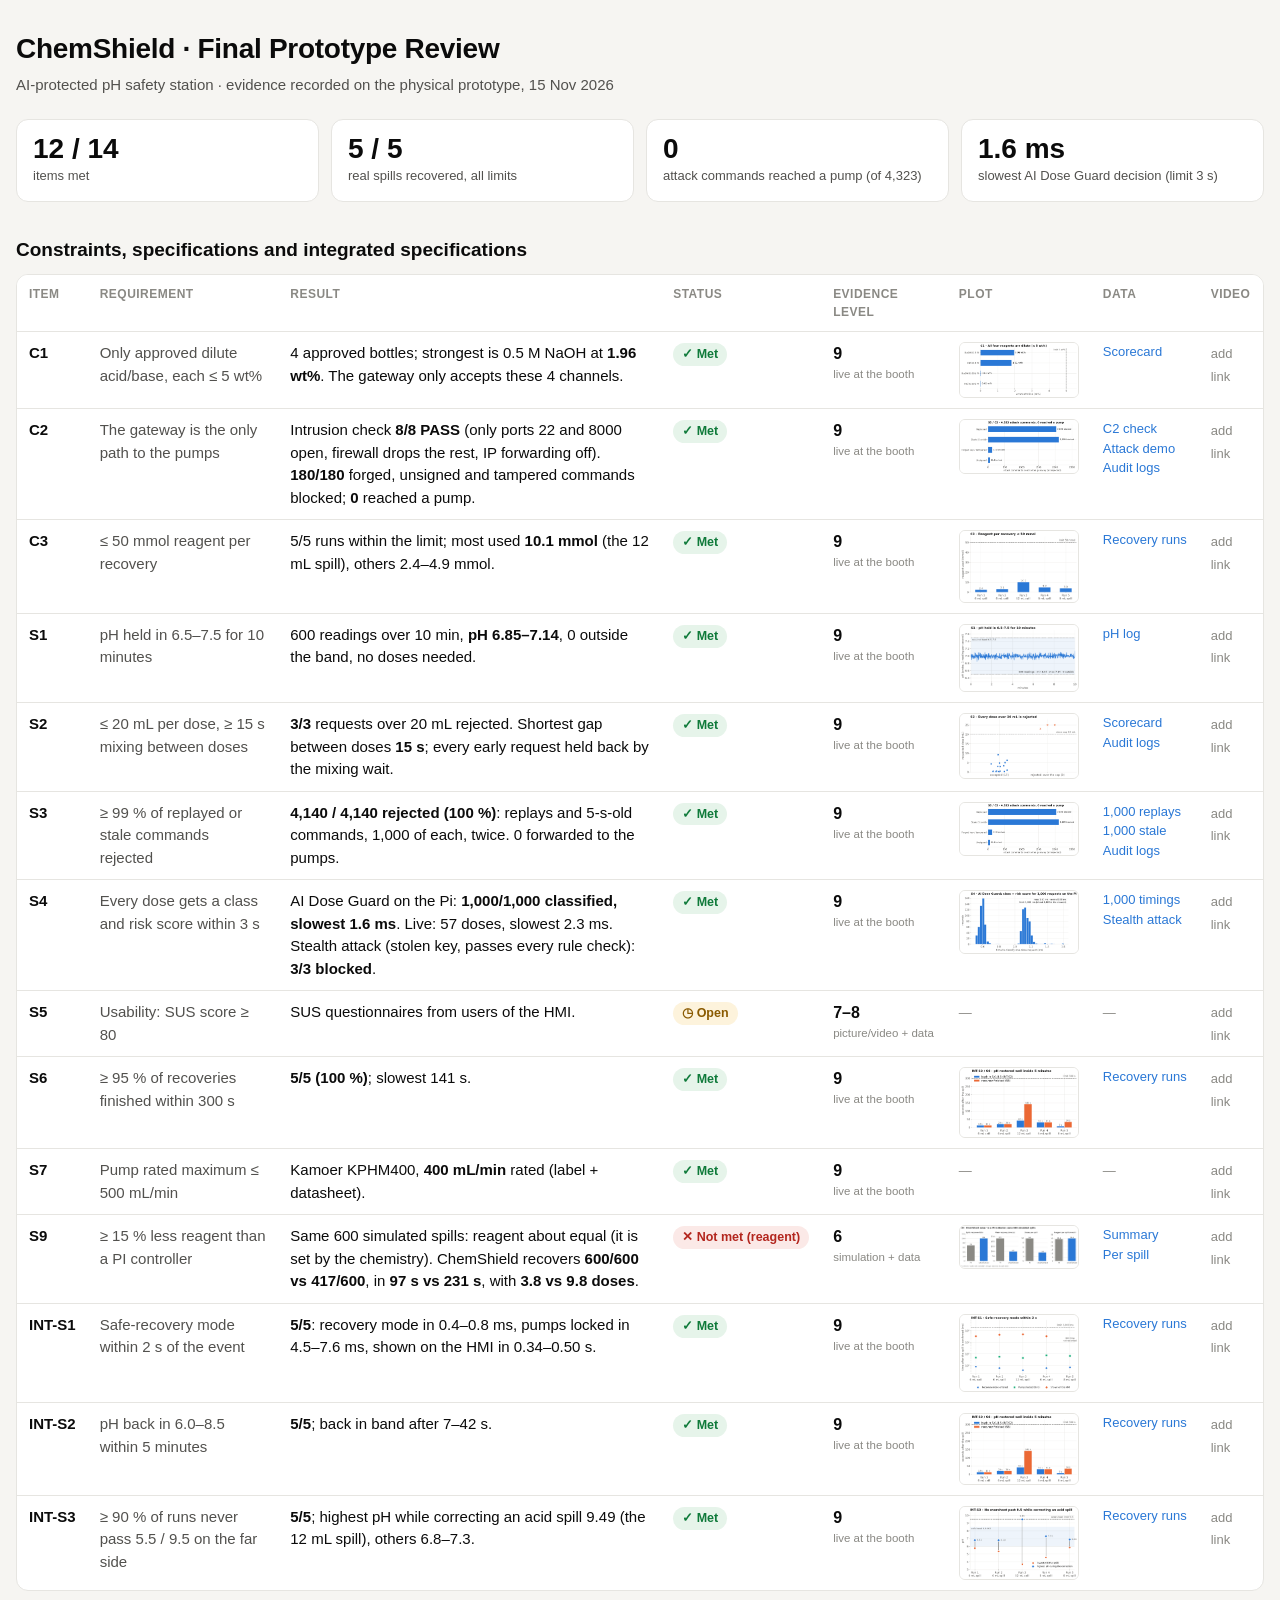
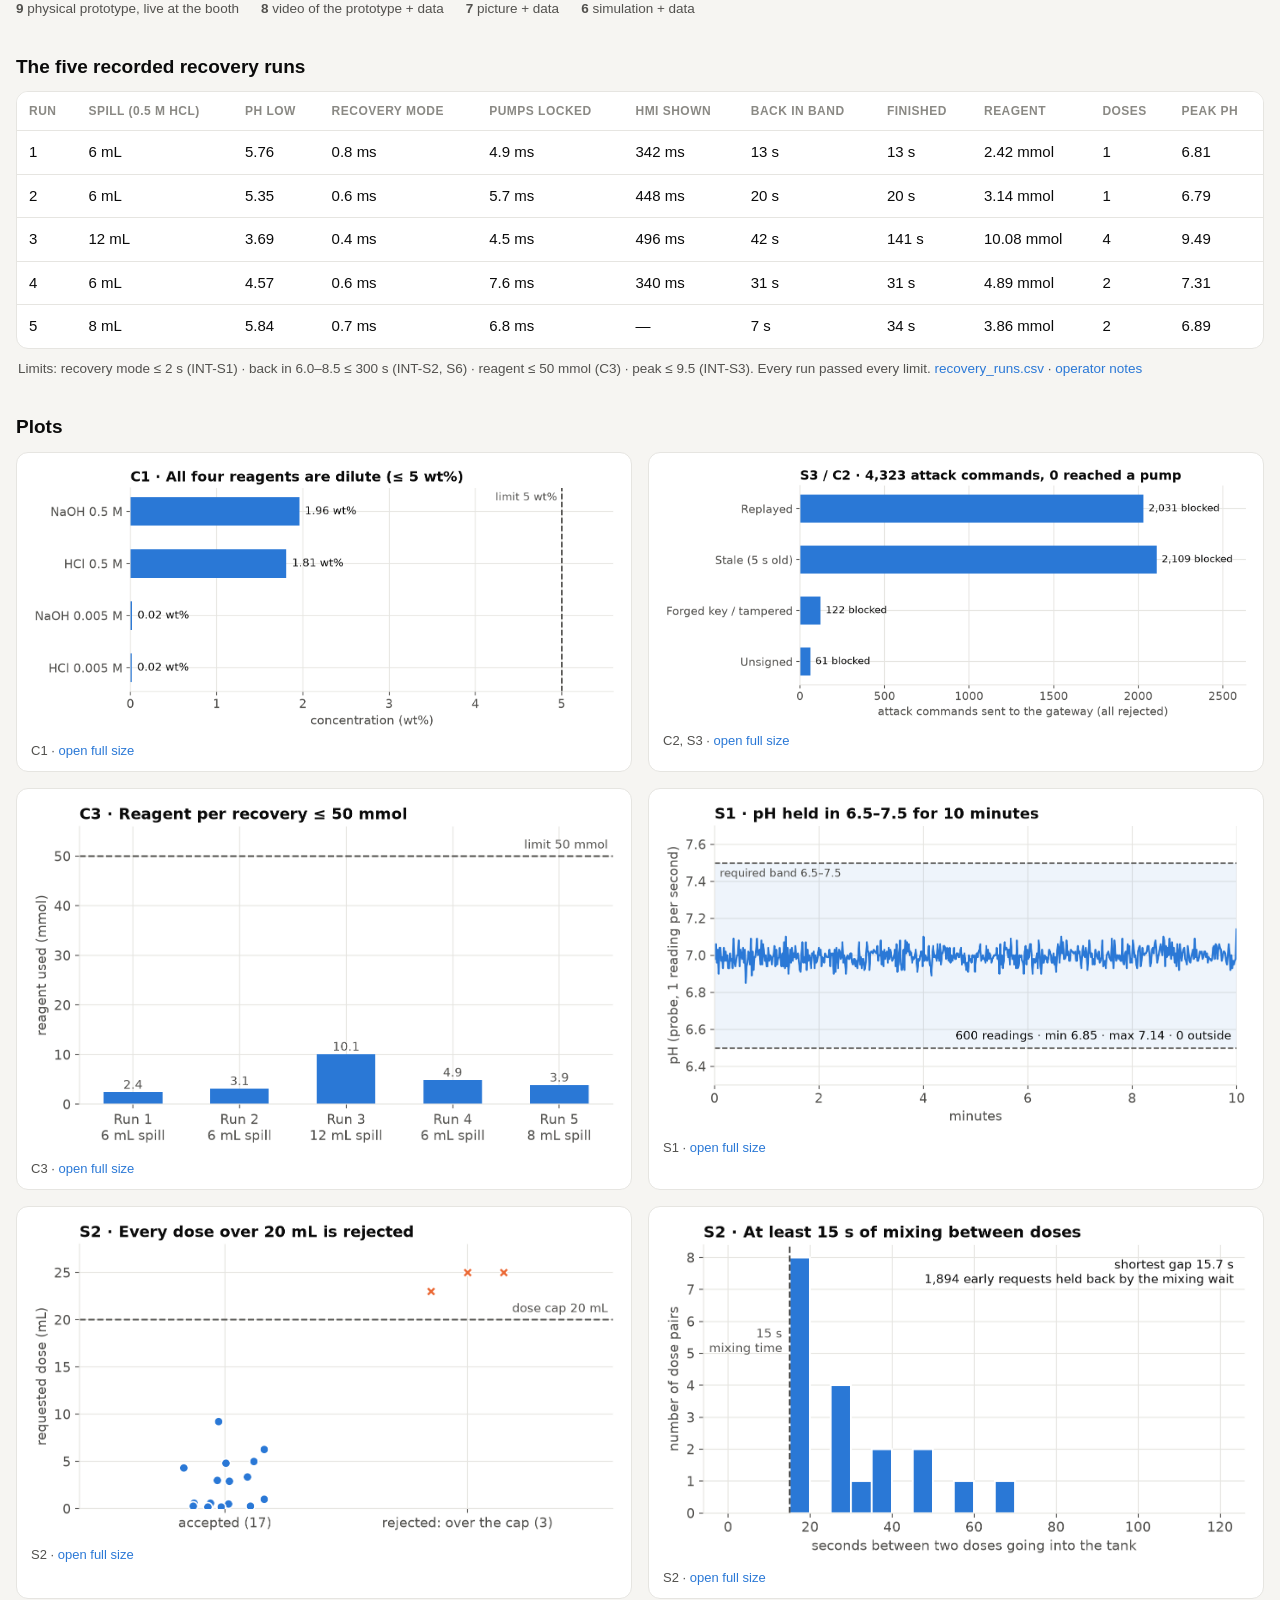
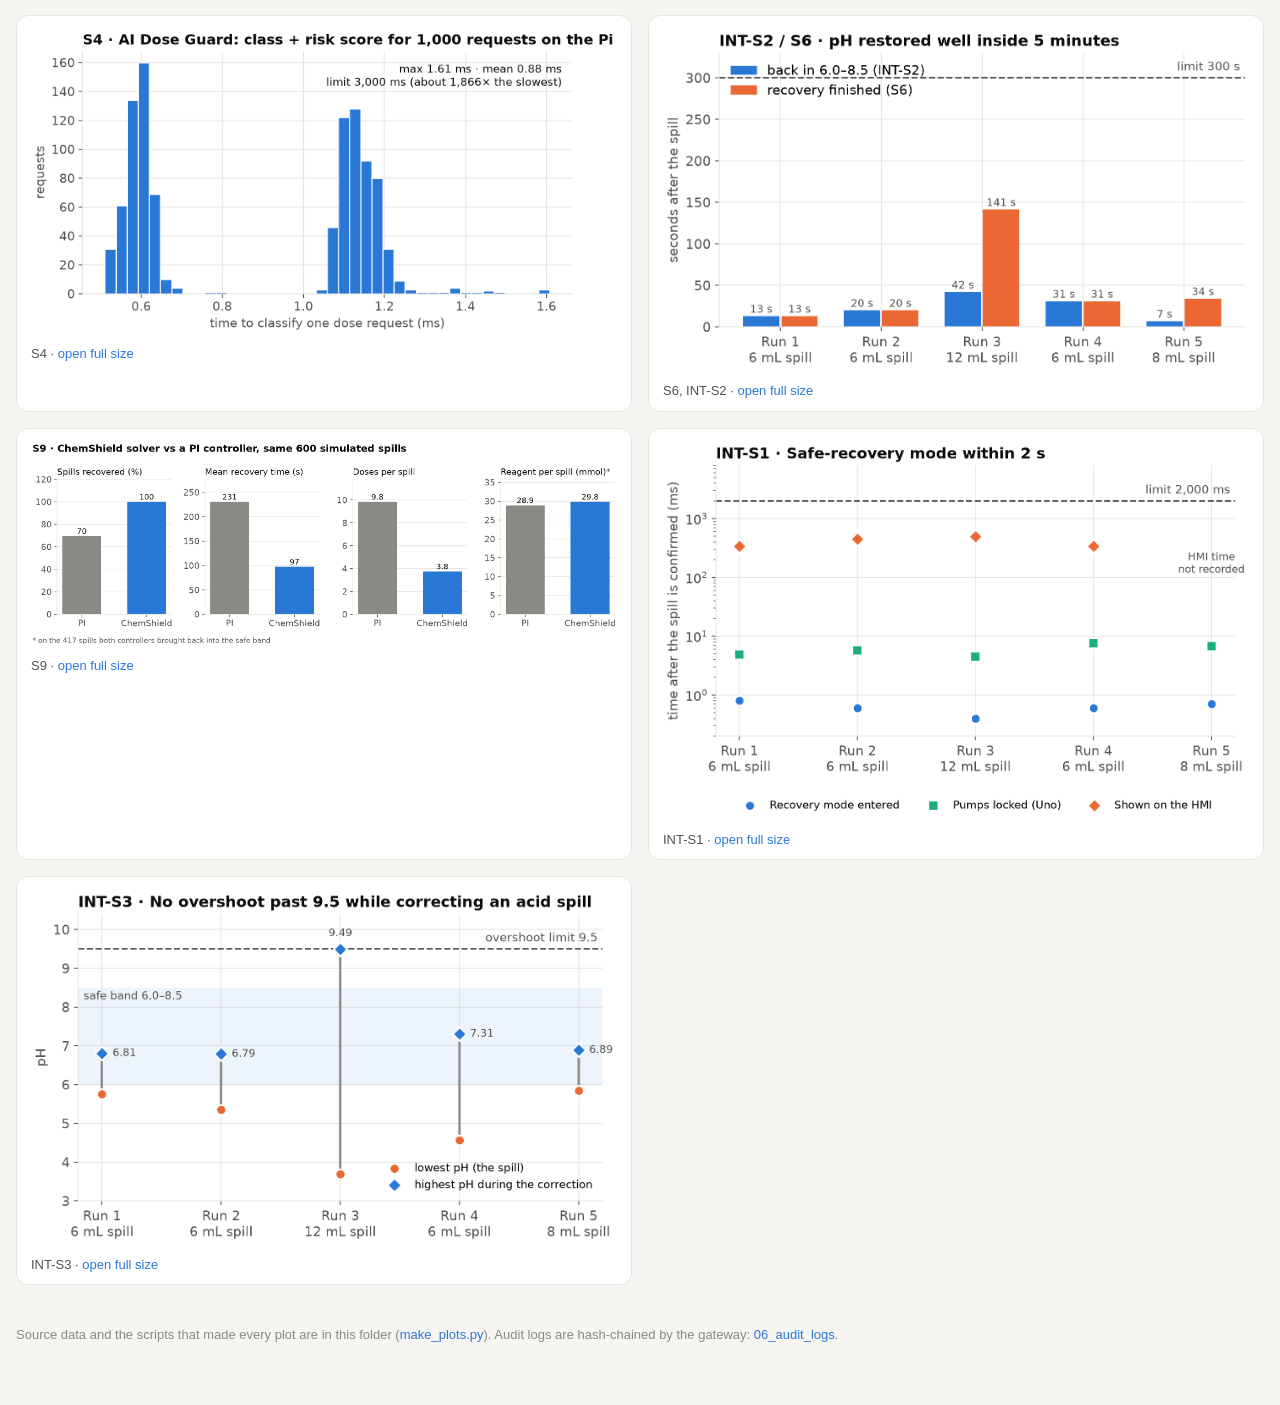
==== evidence/fpr_runs/FPR_FINAL_20261115/index.html @ f366b45f "FPR evidence page (offline index.html), clean plots for every spec, fpr.sh evidence Co-Authored-By: " ====
<!doctype html>
<html lang="en">
<head>
<meta charset="utf-8">
<meta name="viewport" content="width=device-width, initial-scale=1">
<title>ChemShield FPR Evidence</title>
<style>
  :root {
    color-scheme: light;
    --bg: #f6f5f2; --surface: #ffffff; --ink: #0b0b0b; --ink2: #52514e; --muted: #8a8984;
    --line: #e6e5e1; --accent: #2a78d6; --met: #0f7a3a; --met-bg: #e6f4ea;
    --open: #8a5a00; --open-bg: #fdf3dc; --no: #b3261e; --no-bg: #fbe9e7;
  }
  @media (prefers-color-scheme: dark) {
    :root:not([data-theme="light"]) {
      color-scheme: dark;
      --bg: #121211; --surface: #1a1a19; --ink: #f0efec; --ink2: #c3c2b7; --muted: #8f8e88;
      --line: #2e2e2b; --accent: #3987e5; --met: #5cc983; --met-bg: #183224;
      --open: #e8b44a; --open-bg: #33290f; --no: #f08a80; --no-bg: #3a1d1a;
    }
  }
  :root[data-theme="dark"] {
    color-scheme: dark;
    --bg: #121211; --surface: #1a1a19; --ink: #f0efec; --ink2: #c3c2b7; --muted: #8f8e88;
    --line: #2e2e2b; --accent: #3987e5; --met: #5cc983; --met-bg: #183224;
    --open: #e8b44a; --open-bg: #33290f; --no: #f08a80; --no-bg: #3a1d1a;
  }
  * { box-sizing: border-box; }
  body { margin: 0; background: var(--bg); color: var(--ink);
         font: 15px/1.5 -apple-system, BlinkMacSystemFont, "Segoe UI", Roboto, Helvetica, Arial, sans-serif; }
  .wrap { max-width: 1280px; margin: 0 auto; padding: 28px 16px 60px; }
  header h1 { font-size: 28px; margin: 0 0 4px; letter-spacing: -0.01em; }
  header p { margin: 0; color: var(--ink2); }
  .tiles { display: grid; grid-template-columns: repeat(auto-fit, minmax(180px, 1fr)); gap: 12px; margin: 22px 0 8px; }
  .tile { background: var(--surface); border: 1px solid var(--line); border-radius: 12px; padding: 14px 16px; }
  .tile b { display: block; font-size: 28px; line-height: 1.1; }
  .tile span { color: var(--ink2); font-size: 13px; }
  h2 { font-size: 19px; margin: 34px 0 10px; }
  .card { background: var(--surface); border: 1px solid var(--line); border-radius: 12px; overflow: hidden; }
  .scroll { overflow-x: auto; }
  table { border-collapse: collapse; width: 100%; }
  th, td { text-align: left; vertical-align: top; padding: 10px 12px; border-bottom: 1px solid var(--line); }
  th { font-size: 12px; text-transform: uppercase; letter-spacing: .04em; color: var(--muted); font-weight: 600; background: var(--surface); position: sticky; top: 0; }
  tr:last-child td { border-bottom: 0; }
  td.item { font-weight: 700; white-space: nowrap; }
  td.req { color: var(--ink2); min-width: 170px; }
  td.res { min-width: 280px; }
  .pill { display: inline-block; padding: 2px 9px; border-radius: 999px; font-size: 12.5px; font-weight: 600; white-space: nowrap; }
  .met { color: var(--met); background: var(--met-bg); }
  .open { color: var(--open); background: var(--open-bg); }
  .no { color: var(--no); background: var(--no-bg); }
  .lvl { font-weight: 700; font-size: 16px; }
  .lvl small { display: block; font-weight: 400; font-size: 11.5px; color: var(--muted); white-space: nowrap; }
  a { color: var(--accent); text-decoration: none; }
  a:hover { text-decoration: underline; }
  .links a { display: block; font-size: 13px; white-space: nowrap; }
  .thumb img { width: 120px; border-radius: 6px; border: 1px solid var(--line); display: block; background: #fff; }
  .novid { color: var(--muted); font-size: 13px; }
  .legend { display: flex; flex-wrap: wrap; gap: 8px 22px; color: var(--ink2); font-size: 13.5px; margin: 8px 0 0; }
  .gallery { display: grid; grid-template-columns: repeat(auto-fit, minmax(min(100%, 560px), 1fr)); gap: 16px; }
  figure { margin: 0; background: #fff; border: 1px solid var(--line); border-radius: 12px; padding: 10px; }
  figure img { width: 100%; display: block; }
  figcaption { color: #52514e; font-size: 13px; padding: 6px 4px 0; }
  .runs td, .runs th { white-space: nowrap; }
  .note { color: var(--ink2); font-size: 13.5px; margin: 10px 2px 0; }
  footer { margin-top: 40px; color: var(--muted); font-size: 13px; }
</style>
</head>
<body>
<div class="wrap">
  <header>
    <h1>ChemShield · Final Prototype Review</h1>
    <p>AI-protected pH safety station · evidence recorded on the physical prototype, 15 Nov 2026</p>
  </header>

  <div class="tiles" id="tiles"></div>

  <h2>Constraints, specifications and integrated specifications</h2>
  <div class="card scroll">
    <table>
      <thead><tr><th>Item</th><th>Requirement</th><th>Result</th><th>Status</th><th>Evidence level</th><th>Plot</th><th>Data</th><th>Video</th></tr></thead>
      <tbody id="specs"></tbody>
    </table>
  </div>
  <div class="legend">
    <span><b>9</b> physical prototype, live at the booth</span>
    <span><b>8</b> video of the prototype + data</span>
    <span><b>7</b> picture + data</span>
    <span><b>6</b> simulation + data</span>
  </div>

  <h2>The five recorded recovery runs</h2>
  <div class="card scroll">
    <table class="runs">
      <thead><tr><th>Run</th><th>Spill (0.5 M HCl)</th><th>pH low</th><th>Recovery mode</th><th>Pumps locked</th><th>HMI shown</th><th>Back in band</th><th>Finished</th><th>Reagent</th><th>Doses</th><th>Peak pH</th></tr></thead>
      <tbody>
        <tr><td>1</td><td>6 mL</td><td>5.76</td><td>0.8 ms</td><td>4.9 ms</td><td>342 ms</td><td>13 s</td><td>13 s</td><td>2.42 mmol</td><td>1</td><td>6.81</td></tr>
        <tr><td>2</td><td>6 mL</td><td>5.35</td><td>0.6 ms</td><td>5.7 ms</td><td>448 ms</td><td>20 s</td><td>20 s</td><td>3.14 mmol</td><td>1</td><td>6.79</td></tr>
        <tr><td>3</td><td>12 mL</td><td>3.69</td><td>0.4 ms</td><td>4.5 ms</td><td>496 ms</td><td>42 s</td><td>141 s</td><td>10.08 mmol</td><td>4</td><td>9.49</td></tr>
        <tr><td>4</td><td>6 mL</td><td>4.57</td><td>0.6 ms</td><td>7.6 ms</td><td>340 ms</td><td>31 s</td><td>31 s</td><td>4.89 mmol</td><td>2</td><td>7.31</td></tr>
        <tr><td>5</td><td>8 mL</td><td>5.84</td><td>0.7 ms</td><td>6.8 ms</td><td>—</td><td>7 s</td><td>34 s</td><td>3.86 mmol</td><td>2</td><td>6.89</td></tr>
      </tbody>
    </table>
  </div>
  <p class="note">Limits: recovery mode ≤ 2 s (INT-S1) · back in 6.0–8.5 ≤ 300 s (INT-S2, S6) · reagent ≤ 50 mmol (C3) · peak ≤ 9.5 (INT-S3). Every run passed every limit.
    <a href="02_recovery_runs/recovery_runs.csv">recovery_runs.csv</a> · <a href="02_recovery_runs/run_notes.md">operator notes</a></p>

  <h2>Plots</h2>
  <div class="gallery" id="gallery"></div>

  <footer>Source data and the scripts that made every plot are in this folder (<a href="make_plots.py">make_plots.py</a>). Audit logs are hash-chained by the gateway: <a href="06_audit_logs/">06_audit_logs</a>.</footer>
</div>

<script>
// ---- Video links: paste each link between the quotes, then reload the page. ----
const VIDEOS = {
  "C1": "", "C2": "", "C3": "", "S1": "", "S2": "", "S3": "", "S4": "",
  "S5": "", "S6": "", "S7": "", "S9": "", "INT-S1": "", "INT-S2": "", "INT-S3": ""
};

const P = "plots/";
const SPECS = [
  { id: "C1", req: "Only approved dilute acid/base, each ≤ 5 wt%",
    res: "4 approved bottles; strongest is 0.5 M NaOH at <b>1.96 wt%</b>. The gateway only accepts these 4 channels.",
    st: "met", lvl: 9, plot: "C1_reagent_strength.png", data: [["Scorecard", "01_scorecard/spec_scorecard.csv"]] },
  { id: "C2", req: "The gateway is the only path to the pumps",
    res: "Intrusion check <b>8/8 PASS</b> (only ports 22 and 8000 open, firewall drops the rest, IP forwarding off). <b>180/180</b> forged, unsigned and tampered commands blocked; <b>0</b> reached a pump.",
    st: "met", lvl: 9, plot: "S3_C2_attacks_blocked.png",
    data: [["C2 check", "04_C2_S3_attacks/chemshield_lab_c2_check/ICS-AT-01_c2_check.txt"], ["Attack demo", "04_C2_S3_attacks/hotspot_session/attack_demo_5types.txt"], ["Audit logs", "06_audit_logs/"]] },
  { id: "C3", req: "≤ 50 mmol reagent per recovery",
    res: "5/5 runs within the limit; most used <b>10.1 mmol</b> (the 12 mL spill), others 2.4–4.9 mmol.",
    st: "met", lvl: 9, plot: "C3_reagent_per_recovery.png", data: [["Recovery runs", "02_recovery_runs/recovery_runs.csv"]] },
  { id: "S1", req: "pH held in 6.5–7.5 for 10 minutes",
    res: "600 readings over 10 min, <b>pH 6.85–7.14</b>, 0 outside the band, no doses needed.",
    st: "met", lvl: 9, plot: "S1_ph_hold_10min.png", data: [["pH log", "03_S1_hold/hold_PASS/s1_hold.csv"]] },
  { id: "S2", req: "≤ 20 mL per dose, ≥ 15 s mixing between doses",
    res: "<b>3/3</b> requests over 20 mL rejected. Shortest gap between doses <b>15 s</b>; every early request held back by the mixing wait.",
    st: "met", lvl: 9, plot: "S2_dose_cap.png", plot2: "S2_mixing_time.png", data: [["Scorecard", "01_scorecard/spec_scorecard.csv"], ["Audit logs", "06_audit_logs/"]] },
  { id: "S3", req: "≥ 99 % of replayed or stale commands rejected",
    res: "<b>4,140 / 4,140 rejected (100 %)</b>: replays and 5-s-old commands, 1,000 of each, twice. 0 forwarded to the pumps.",
    st: "met", lvl: 9, plot: "S3_C2_attacks_blocked.png",
    data: [["1,000 replays", "04_C2_S3_attacks/hotspot_session/replay_1000.txt"], ["1,000 stale", "04_C2_S3_attacks/hotspot_session/stale_1000.txt"], ["Audit logs", "06_audit_logs/"]] },
  { id: "S4", req: "Every dose gets a class and risk score within 3 s",
    res: "AI Dose Guard on the Pi: <b>1,000/1,000 classified, slowest 1.6 ms</b>. Live: 57 doses, slowest 2.3 ms. Stealth attack (stolen key, passes every rule check): <b>3/3 blocked</b>.",
    st: "met", lvl: 9, plot: "S4_ai_dose_guard_timing.png",
    data: [["1,000 timings", "05_S4_ai_timing/pi_1000_requests/ICS-AT-03_latency.csv"], ["Stealth attack", "04_C2_S3_attacks/hotspot_session/stealth_attack_test.txt"]] },
  { id: "S5", req: "Usability: SUS score ≥ 80",
    res: "SUS questionnaires from users of the HMI.", st: "open", lvl: "7–8", plot: null, data: [] },
  { id: "S6", req: "≥ 95 % of recoveries finished within 300 s",
    res: "<b>5/5 (100 %)</b>; slowest 141 s.", st: "met", lvl: 9, plot: "INT-S2_S6_recovery_times.png",
    data: [["Recovery runs", "02_recovery_runs/recovery_runs.csv"]] },
  { id: "S7", req: "Pump rated maximum ≤ 500 mL/min",
    res: "Kamoer KPHM400, <b>400 mL/min</b> rated (label + datasheet).", st: "met", lvl: 9, plot: null, data: [] },
  { id: "S9", req: "≥ 15 % less reagent than a PI controller",
    res: "Same 600 simulated spills: reagent about equal (it is set by the chemistry). ChemShield recovers <b>600/600 vs 417/600</b>, in <b>97 s vs 231 s</b>, with <b>3.8 vs 9.8 doses</b>.",
    st: "no", stText: "Not met (reagent)", lvl: 6, plot: "S9_solver_vs_PI.png",
    data: [["Summary", "07_S9_simulation/README.md"], ["Per spill", "07_S9_simulation/s9_per_event.csv"]] },
  { id: "INT-S1", req: "Safe-recovery mode within 2 s of the event",
    res: "<b>5/5</b>: recovery mode in 0.4–0.8 ms, pumps locked in 4.5–7.6 ms, shown on the HMI in 0.34–0.50 s.",
    st: "met", lvl: 9, plot: "INT-S1_recovery_mode_timing.png", data: [["Recovery runs", "02_recovery_runs/recovery_runs.csv"]] },
  { id: "INT-S2", req: "pH back in 6.0–8.5 within 5 minutes",
    res: "<b>5/5</b>; back in band after 7–42 s.", st: "met", lvl: 9, plot: "INT-S2_S6_recovery_times.png",
    data: [["Recovery runs", "02_recovery_runs/recovery_runs.csv"]] },
  { id: "INT-S3", req: "≥ 90 % of runs never pass 5.5 / 9.5 on the far side",
    res: "<b>5/5</b>; highest pH while correcting an acid spill 9.49 (the 12 mL spill), others 6.8–7.3.",
    st: "met", lvl: 9, plot: "INT-S3_ph_extremes.png", data: [["Recovery runs", "02_recovery_runs/recovery_runs.csv"]] },
];

const LVL = { 9: "live at the booth", 8: "video + data", 7: "picture + data", 6: "simulation + data", "7–8": "picture/video + data" };
const esc = (s) => String(s).replace(/[&<>"]/g, (c) => ({ "&": "&amp;", "<": "&lt;", ">": "&gt;", '"': "&quot;" }[c]));

const tb = document.getElementById("specs");
for (const s of SPECS) {
  const st = s.st === "met" ? '<span class="pill met">✓ Met</span>'
           : s.st === "open" ? '<span class="pill open">◷ Open</span>'
           : `<span class="pill no">✕ ${esc(s.stText || "Not met")}</span>`;
  const plot = s.plot ? `<a class="thumb" href="#p-${esc(s.plot)}"><img src="${P + s.plot}" alt="${esc(s.id)} plot" loading="lazy"></a>` : '<span class="novid">—</span>';
  const data = s.data.length ? s.data.map(([t, h]) => `<a href="${h}">${esc(t)}</a>`).join("") : '<span class="novid">—</span>';
  const v = VIDEOS[s.id];
  const vid = v ? `<a href="${esc(v)}" target="_blank" rel="noopener">▶ Watch</a>` : '<span class="novid">add link</span>';
  tb.insertAdjacentHTML("beforeend",
    `<tr><td class="item">${esc(s.id)}</td><td class="req">${esc(s.req)}</td><td class="res">${s.res}</td><td>${st}</td>
     <td class="lvl">${s.lvl}<small>${LVL[s.lvl] || ""}</small></td><td>${plot}</td><td class="links">${data}</td><td>${vid}</td></tr>`);
}

const met = SPECS.filter((s) => s.st === "met").length;
const tiles = [
  [`${met} / ${SPECS.length}`, "items met"],
  ["5 / 5", "real spills recovered, all limits"],
  ["0", "attack commands reached a pump (of 4,323)"],
  ["1.6 ms", "slowest AI Dose Guard decision (limit 3 s)"],
];
document.getElementById("tiles").innerHTML = tiles.map(([b, t]) => `<div class="tile"><b>${b}</b><span>${t}</span></div>`).join("");

const shown = new Set();
const gal = document.getElementById("gallery");
for (const s of SPECS) for (const p of [s.plot, s.plot2]) {
  if (!p || shown.has(p)) continue;
  shown.add(p);
  const who = SPECS.filter((x) => x.plot === p || x.plot2 === p).map((x) => x.id).join(", ");
  gal.insertAdjacentHTML("beforeend", `<figure id="p-${esc(p)}"><a href="${P + p}" target="_blank"><img src="${P + p}" alt="${esc(who)}" loading="lazy"></a><figcaption>${esc(who)} · <a href="${P + p}" target="_blank">open full size</a></figcaption></figure>`);
}
</script>
</body>
</html>
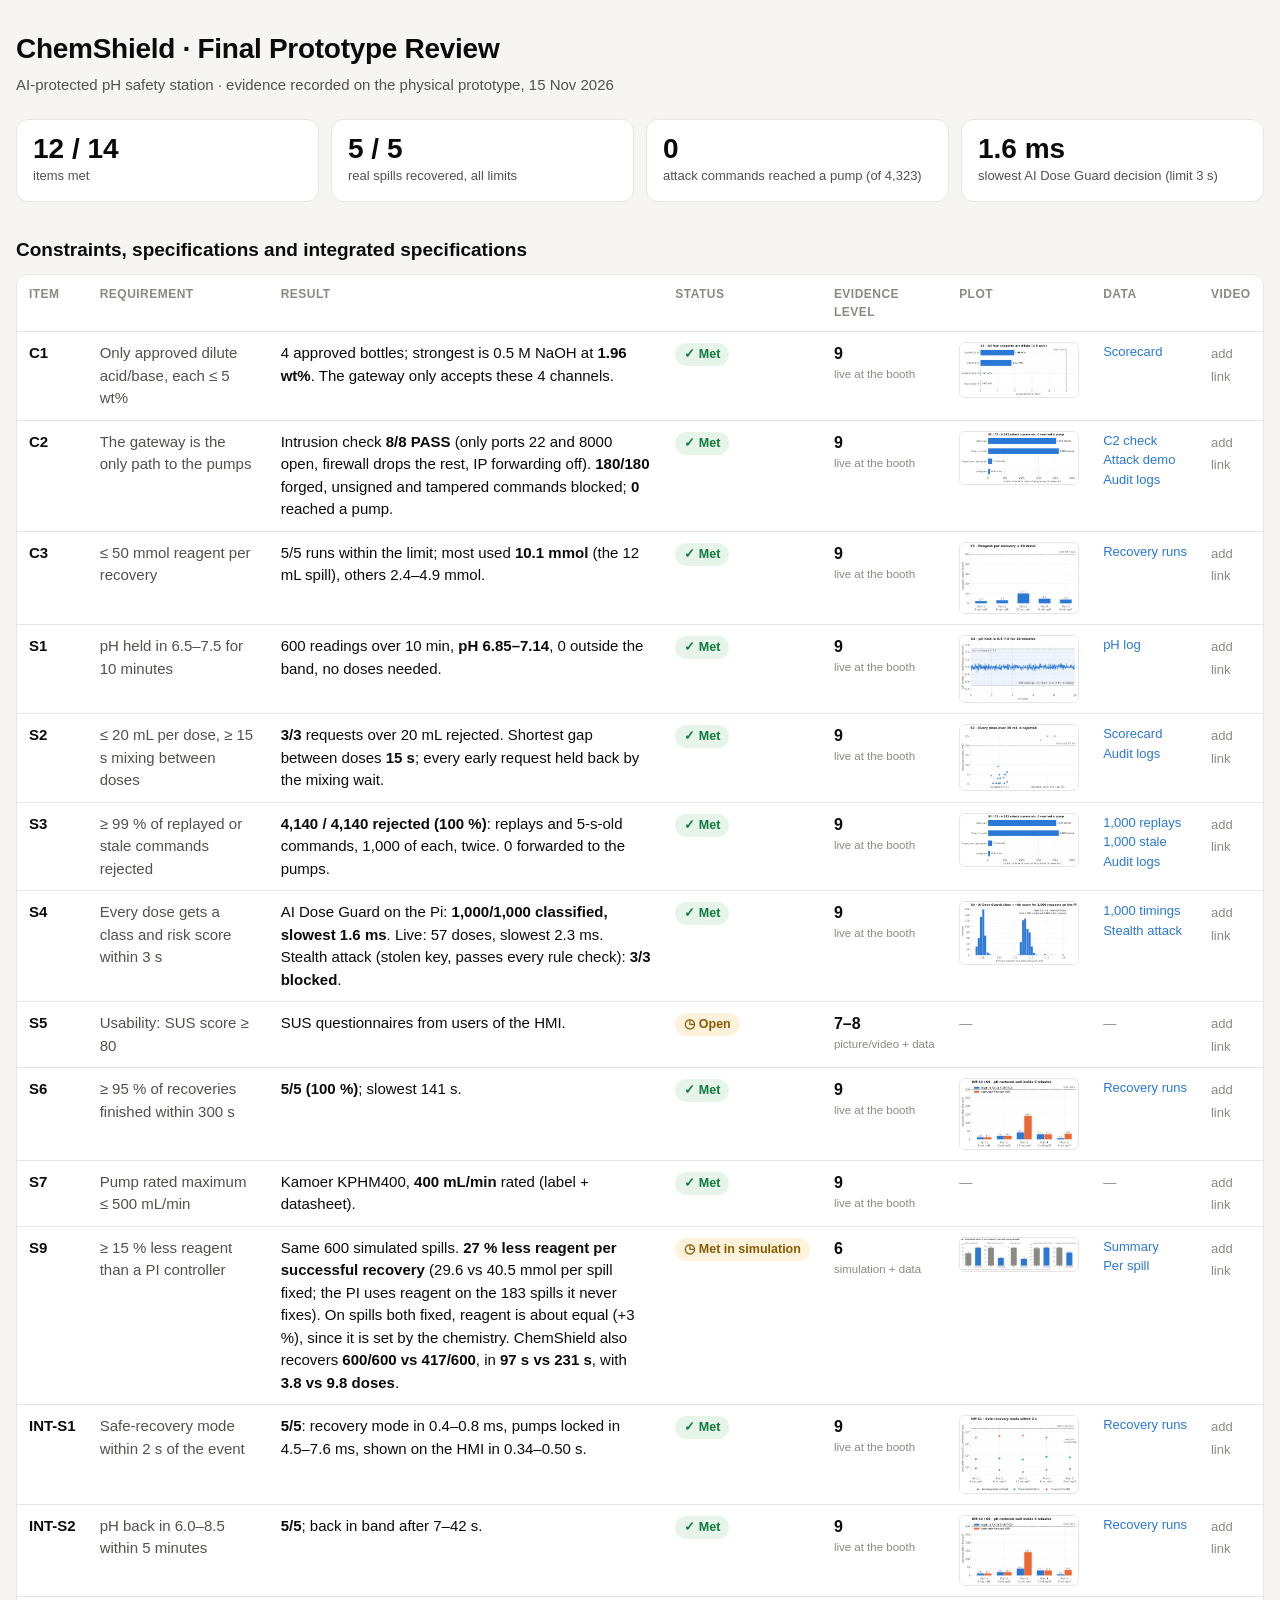
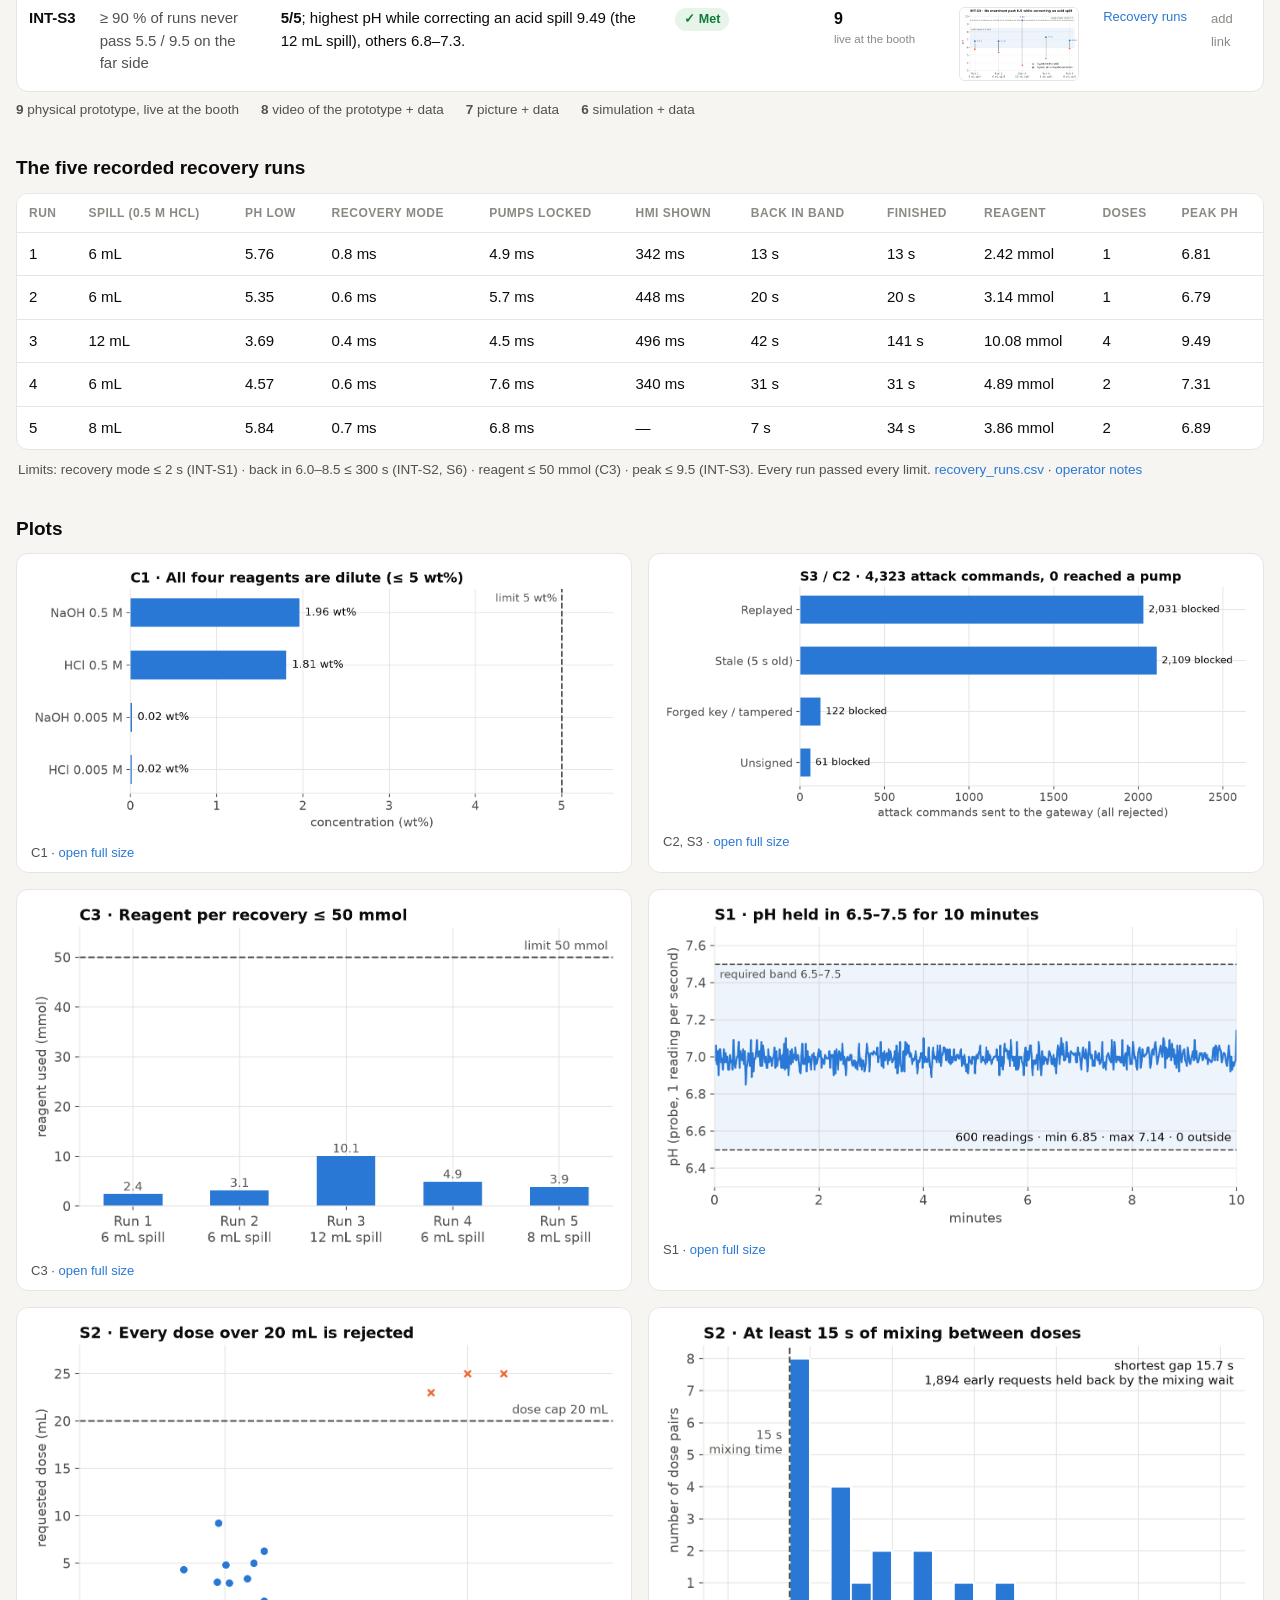
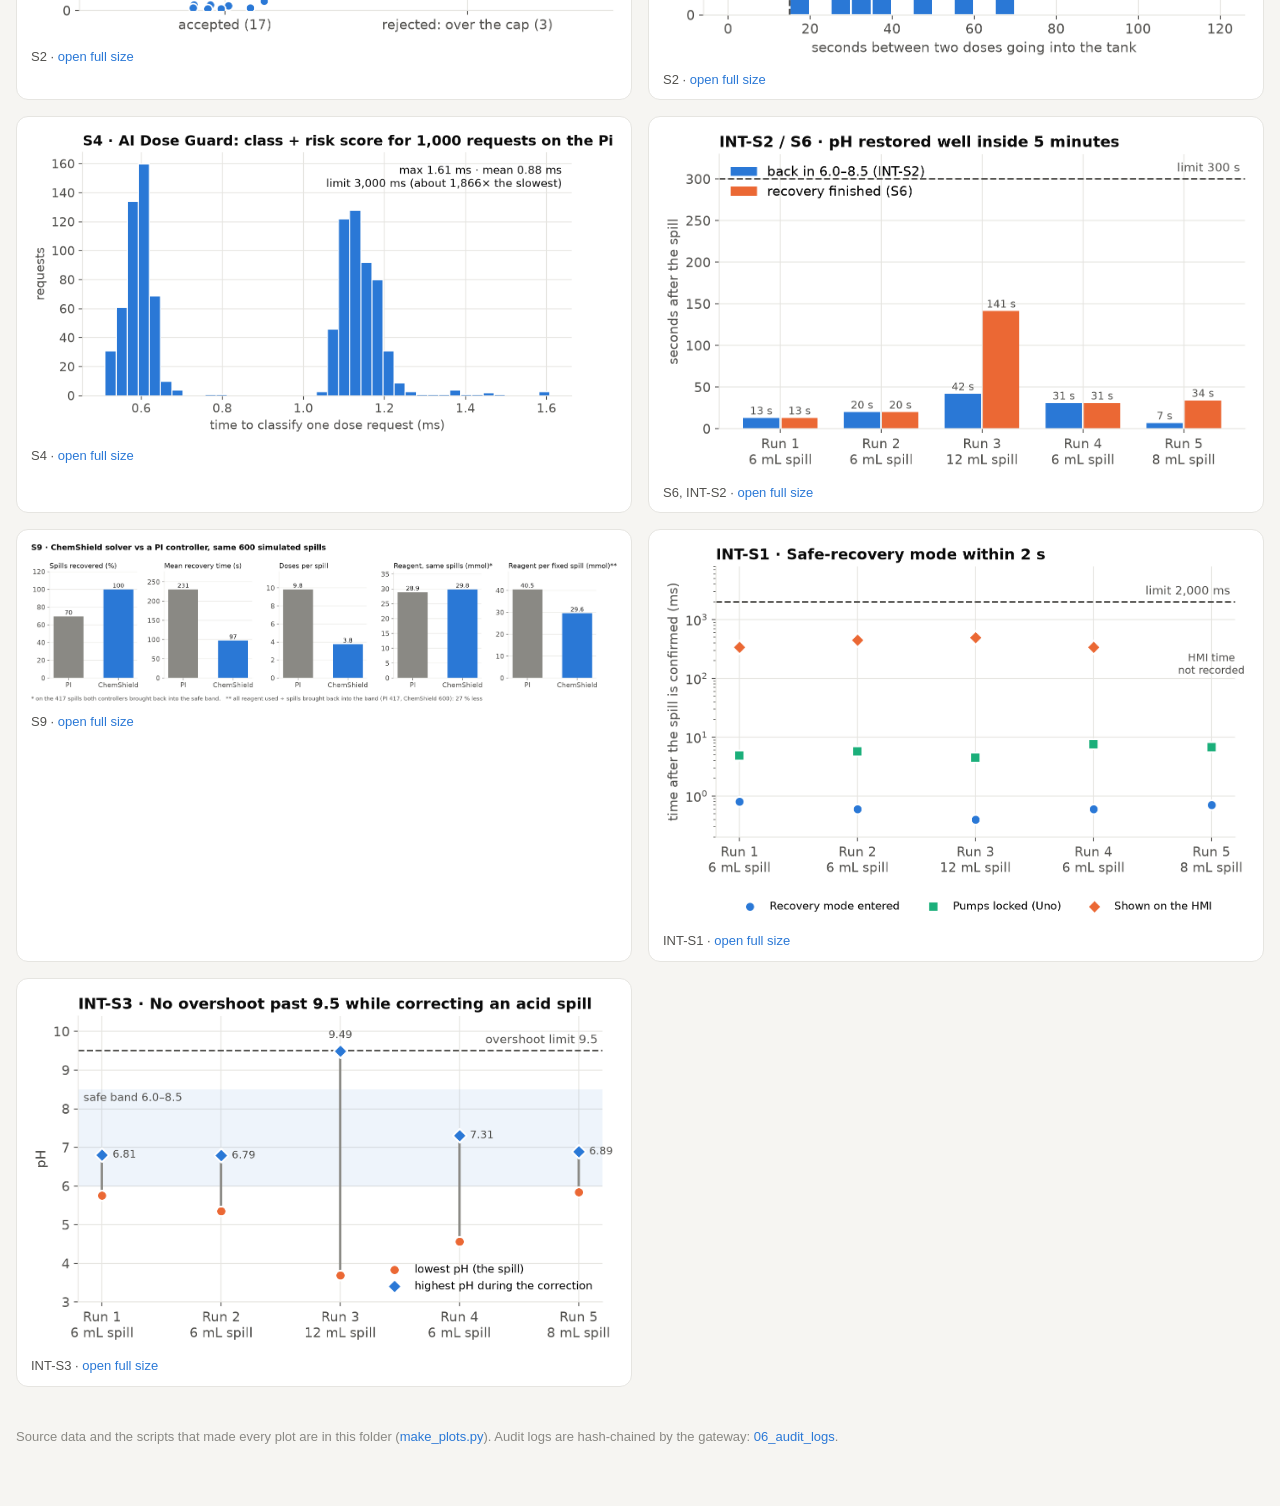
==== commit 5cb1449b: "S9: report reagent per successful recovery (27 % less, simulation) alongside same-spill reagent Co-A" ====
--- a/evidence/fpr_runs/FPR_FINAL_20261115/index.html
+++ b/evidence/fpr_runs/FPR_FINAL_20261115/index.html
@@ -152,8 +152,8 @@
   { id: "S7", req: "Pump rated maximum ≤ 500 mL/min",
     res: "Kamoer KPHM400, <b>400 mL/min</b> rated (label + datasheet).", st: "met", lvl: 9, plot: null, data: [] },
   { id: "S9", req: "≥ 15 % less reagent than a PI controller",
-    res: "Same 600 simulated spills: reagent about equal (it is set by the chemistry). ChemShield recovers <b>600/600 vs 417/600</b>, in <b>97 s vs 231 s</b>, with <b>3.8 vs 9.8 doses</b>.",
-    st: "no", stText: "Not met (reagent)", lvl: 6, plot: "S9_solver_vs_PI.png",
+    res: "Same 600 simulated spills. <b>27 % less reagent per successful recovery</b> (29.6 vs 40.5 mmol per spill fixed; the PI uses reagent on the 183 spills it never fixes). On spills both fixed, reagent is about equal (+3 %), since it is set by the chemistry. ChemShield also recovers <b>600/600 vs 417/600</b>, in <b>97 s vs 231 s</b>, with <b>3.8 vs 9.8 doses</b>.",
+    st: "open", stText: "Met in simulation", lvl: 6, plot: "S9_solver_vs_PI.png",
     data: [["Summary", "07_S9_simulation/README.md"], ["Per spill", "07_S9_simulation/s9_per_event.csv"]] },
   { id: "INT-S1", req: "Safe-recovery mode within 2 s of the event",
     res: "<b>5/5</b>: recovery mode in 0.4–0.8 ms, pumps locked in 4.5–7.6 ms, shown on the HMI in 0.34–0.50 s.",
@@ -172,7 +172,7 @@
 const tb = document.getElementById("specs");
 for (const s of SPECS) {
   const st = s.st === "met" ? '<span class="pill met">✓ Met</span>'
-           : s.st === "open" ? '<span class="pill open">◷ Open</span>'
+           : s.st === "open" ? `<span class="pill open">◷ ${esc(s.stText || "Open")}</span>`
            : `<span class="pill no">✕ ${esc(s.stText || "Not met")}</span>`;
   const plot = s.plot ? `<a class="thumb" href="#p-${esc(s.plot)}"><img src="${P + s.plot}" alt="${esc(s.id)} plot" loading="lazy"></a>` : '<span class="novid">—</span>';
   const data = s.data.length ? s.data.map(([t, h]) => `<a href="${h}">${esc(t)}</a>`).join("") : '<span class="novid">—</span>';
